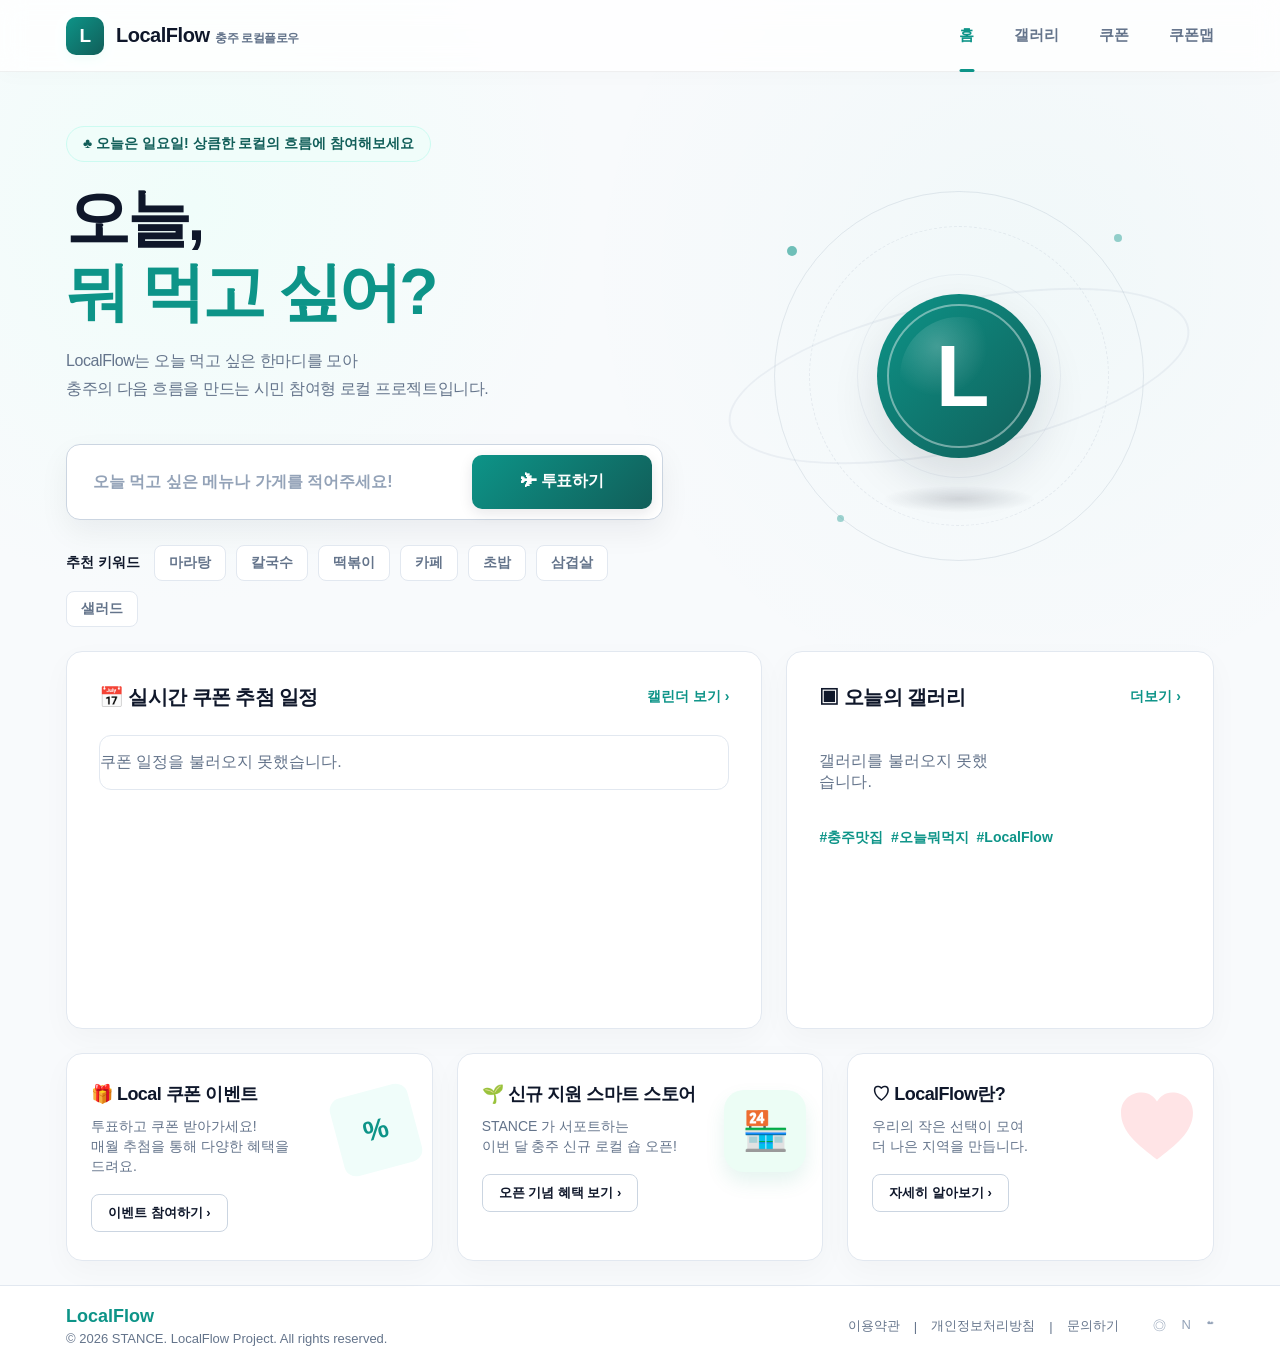
==== index.html @ 4921084c "Update index.html" ====
<!doctype html>
<html lang="ko">
<head>
  <meta charset="UTF-8" />
  <meta name="viewport" content="width=device-width, initial-scale=1.0" />
  
  <title>LocalFlow - 로컬플로우</title>
  <meta name="description" content="LocalFlow는 충주 시민들의 선택과 참여로 지역의 흐름을 만들고 다시 지역으로 순환시키는 시민 참여형 로컬 플랫폼입니다. 오늘 사람들의 선택이 내일 충주의 흐름이 됩니다." />
  <meta name="keywords" content="로컬플로우, LocalFlow, 충주, 로컬플랫폼, 지역순환, 충주여행, 지역경제, 로컬커뮤니티" />
  <meta name="author" content="STANCE" />
  
  <meta property="og:type" content="website" />
  <meta property="og:title" content="LocalFlow | 충주의 흐름을 순환시키는 로컬 플랫폼" />
  <meta property="og:description" content="사람들의 선택은 흐름이 되고, 흐름은 다시 지역으로 돌아옵니다. 충주 시민들과 함께 만드는 로컬 순환 프로젝트 LocalFlow." />
  <meta property="og:image" content="https://localflow.info/oi.png" />
  <meta property="og:url" content="https://localflow.info" />

  <link rel="icon" type="image/png" href="./assets/img/fav.png">
  
  <style>
    /* 기본 컬러스케임 뼈대 (스크립트에서 요일별로 변수를 동적 변경합니다) */
    :root {
      --bg: #ffffff;
      --nav: #ffffff;          
      --nav-text: #0f172a;     
      --text: #0f172a;         
      --muted: #64748b;
      --line: #e2e8f0;         
      --card: #ffffff;
      --shadow: 0 20px 40px rgba(15, 23, 42, 0.04);
      --soft-shadow: 0 10px 30px rgba(15, 23, 42, 0.03);
      --radius: 16px;

      /* [기본값: 월요일 블루 - 스크립트가 덮어씁니다] */
      --primary: #2563eb;      
      --primary-light: #eff6ff;
      --primary-dark: #1d4ed8;
      --badge-bg: #ecfdf5;
      --badge-border: #d1fae5;
      --badge-text: #047857;
    }

    * { box-sizing: border-box; }

    html {
      scroll-behavior: smooth;
      scroll-padding-top: 80px; 
    }

    body {
      margin: 0;
      min-height: 100vh;
      color: var(--text);
      font-family: Pretendard, -apple-system, BlinkMacSystemFont, "Segoe UI", sans-serif;
      background:
        radial-gradient(circle at 15% 15%, var(--primary-light), transparent 25%),
        radial-gradient(circle at 80% 20%, rgba(13, 184, 157, 0.03), transparent 30%),
        #f8fafc;
      transition: background 0.5s ease;
    }

    a { color: inherit; text-decoration: none; }
    button, input { font: inherit; }
    button { cursor: pointer; }

    .topbar {
      height: 72px;
      background: rgba(255, 255, 255, 0.8);
      backdrop-filter: blur(12px);
      -webkit-backdrop-filter: blur(12px);
      color: var(--nav-text);
      border-bottom: 1px solid rgba(0, 0, 0, 0.06);
      box-shadow: 0 4px 20px rgba(0, 0, 0, 0.02);
      position: sticky;
      top: 0;
      z-index: 20;
    }

    .nav-inner {
      width: min(1148px, calc(100% - 48px));
      height: 100%;
      margin: 0 auto;
      display: flex;
      align-items: center;
      justify-content: space-between;
    }

    .brand {
      display: flex;
      align-items: center;
      gap: 12px;
      font-weight: 800;
      letter-spacing: -0.03em;
    }

    .brand-icon {
      width: 38px;
      height: 38px;
      border-radius: 10px;
      display: grid;
      place-items: center;
      color: #fff;
      font-weight: 900;
      font-size: 19px;
      background: linear-gradient(135deg, var(--primary) 0%, var(--primary-dark) 100%);
      box-shadow: 0 4px 12px var(--primary-light);
      transition: background 0.5s ease;
    }

    .brand-name { font-size: 20px; line-height: 1; }
    .brand-sub { margin-left: 2px; color: var(--muted); font-size: 12px; font-weight: 600; }

    .nav { display: flex; align-items: center; gap: 40px; font-size: 15px; font-weight: 700; }
    .nav a { height: 72px; display: flex; align-items: center; color: var(--muted); position: relative; transition: color 0.2s; }
    .nav a:hover { color: var(--primary); }
    .nav a.active { color: var(--primary); font-weight: 800; }
    .nav a.active::after {
      content: ""; position: absolute; left: 50%; bottom: 0; width: 100%; height: 3px; border-radius: 99px; transform: translateX(-50%); background: var(--primary);
    }

    .page { width: min(1148px, calc(100% - 48px)); margin: 0 auto; }

    .hero {
      min-height: 506px; display: grid; grid-template-columns: 1.08fr 0.92fr; align-items: center; gap: 42px; padding-top: 54px; position: relative;
    }

    .badge {
      width: fit-content; display: inline-flex; align-items: center; gap: 8px; padding: 8px 16px; border-radius: 999px; color: var(--badge-text); font-size: 14px; font-weight: 700; background: var(--badge-bg); border: 1px solid var(--badge-border); transition: all 0.5s ease;
    }

    .hero-title { margin: 19px 0 18px; font-size: clamp(46px, 5vw, 64px); line-height: 1.16; letter-spacing: -0.05em; font-weight: 900; }
    .hero-title span { display: inline-block; color: var(--primary); transition: color 0.5s ease; }
    .hero-desc { margin: 0 0 41px; color: var(--muted); font-size: 16px; line-height: 1.72; letter-spacing: -0.025em; font-weight: 500; }

    .vote-box {
      width: 100%; max-width: 660px; height: 76px; padding: 10px 10px 10px 24px; display: flex; align-items: center; gap: 14px; border: 1px solid #cbd5e1; border-radius: 14px; background: #ffffff; box-shadow: 0 12px 30px rgba(15, 23, 42, 0.06); transition: border-color 0.2s;
    }
    .vote-box:focus-within { border-color: var(--primary); }
    .vote-box input { min-width: 0; flex: 1; height: 100%; border: 0; outline: 0; color: var(--text); background: transparent; font-size: 16px; font-weight: 600; }
    .vote-box input::placeholder { color: #94a3b8; }

    .vote-box button {
      width: 180px; height: 54px; border: 0; border-radius: 10px; color: #fff; font-size: 16px; font-weight: 700; letter-spacing: -0.02em; background: linear-gradient(135deg, var(--primary) 0%, var(--primary-dark) 100%); box-shadow: 0 4px 14px rgba(15, 23, 42, 0.1); transition: all 0.18s ease;
    }
    .vote-box button:hover { transform: translateY(-1px); filter: brightness(1.06); }

    .chips { margin-top: 25px; display: flex; align-items: center; gap: 10px; flex-wrap: wrap; }
    .chips strong { color: var(--text); font-size: 14px; font-weight: 700; margin-right: 4px; }
    .chip { border: 1px solid #e2e8f0; color: var(--muted); background: #ffffff; border-radius: 8px; padding: 8px 14px; font-size: 14px; font-weight: 600; transition: all 0.15s ease; }
    .chip:hover { background: var(--primary-light); color: var(--primary); border-color: transparent; }

    /* ==========================================================================
       HERO ART - LIGHTWEIGHT FLOW COIN
       - 기존 6면 CSS 3D 큐브 제거
       - DOM 수와 필터 효과를 줄여 태블릿/웹뷰 렌더링 안정화
       ========================================================================== */
    .hero-art {
      height: 480px;
      position: relative;
      display: grid;
      place-items: center;
      contain: layout paint style;
      isolation: isolate;
    }

    .flow-orbit {
      position: absolute;
      width: 370px;
      height: 370px;
      border-radius: 50%;
      border: 1px solid rgba(148, 163, 184, 0.22);
      pointer-events: none;
      z-index: 1;
    }

    .flow-orbit::before,
    .flow-orbit::after {
      content: "";
      position: absolute;
      inset: 34px;
      border-radius: 50%;
      border: 1px dashed rgba(148, 163, 184, 0.18);
    }

    .flow-orbit::after {
      inset: 82px;
      border-style: solid;
      opacity: 0.65;
    }

    .flow-coin-wrap {
      position: relative;
      z-index: 3;
      animation: coinFloat 5.5s ease-in-out infinite;
      will-change: transform;
    }

    .flow-coin {
      width: 164px;
      height: 164px;
      border-radius: 50%;
      position: relative;
      display: grid;
      place-items: center;
      background: linear-gradient(135deg, var(--primary) 0%, var(--primary-dark) 100%);
      box-shadow: 0 22px 48px rgba(15, 23, 42, 0.12);
      animation: coinSpin 12s linear infinite;
      will-change: transform;
      transform-style: preserve-3d;
    }

    .flow-coin::before {
      content: "";
      position: absolute;
      inset: 10px;
      border-radius: 50%;
      border: 2px solid rgba(255,255,255,0.42);
      pointer-events: none;
    }

    .flow-coin::after {
      content: "";
      position: absolute;
      inset: 23px;
      border-radius: 50%;
      background: radial-gradient(circle at 32% 25%, rgba(255,255,255,0.22), transparent 42%);
      pointer-events: none;
    }

    .flow-coin span {
      position: relative;
      z-index: 2;
      color: #fff;
      font-size: 88px;
      line-height: 1;
      font-weight: 900;
      letter-spacing: -0.08em;
      user-select: none;
      transform: translateZ(1px);
    }

    .flow-line {
      position: absolute;
      width: 470px;
      height: 150px;
      border: 2px solid rgba(148, 163, 184, 0.12);
      border-radius: 50%;
      transform: rotate(-12deg);
      z-index: 0;
      pointer-events: none;
    }

    .flow-dot {
      position: absolute;
      width: 10px;
      height: 10px;
      border-radius: 50%;
      background: var(--primary);
      opacity: 0.58;
      pointer-events: none;
      z-index: 2;
    }

    .flow-dot.d1 { left: 82px; top: 110px; }
    .flow-dot.d2 { right: 92px; top: 98px; width: 8px; height: 8px; opacity: 0.42; }
    .flow-dot.d3 { left: 132px; bottom: 94px; width: 7px; height: 7px; opacity: 0.38; }

    .flow-shadow {
      position: absolute;
      bottom: 104px;
      width: 150px;
      height: 26px;
      border-radius: 50%;
      background: radial-gradient(ellipse at center, rgba(15, 23, 42, 0.14) 0%, rgba(15, 23, 42, 0) 72%);
      animation: coinShadow 5.5s ease-in-out infinite;
      pointer-events: none;
      z-index: 1;
    }

    @keyframes coinSpin {
      0% { transform: rotateY(0deg); }
      100% { transform: rotateY(360deg); }
    }

    @keyframes coinFloat {
      0%, 100% { transform: translateY(0); }
      50% { transform: translateY(-13px); }
    }

    @keyframes coinShadow {
      0%, 100% { transform: scale(1); opacity: 0.85; }
      50% { transform: scale(0.88); opacity: 0.42; }
    }

    @media (prefers-reduced-motion: reduce) {
      .flow-coin,
      .flow-coin-wrap,
      .flow-shadow {
        animation: none !important;
      }
    }

    /* ==========================================================================
       CONTENT SECTIONS
       ========================================================================== */
    /* 메인 컨텐츠 그리드 구성 */
    .main-grid { display: grid; grid-template-columns: 1.58fr 0.97fr; gap: 24px; margin-top: 24px; }
    .card { background: var(--card); border: 1px solid #e2e8f0; border-radius: var(--radius); box-shadow: var(--soft-shadow); }
    .event-card, .gallery-card { min-height: 378px; padding: 32px; }
    .card-head { display: flex; align-items: center; justify-content: space-between; margin-bottom: 24px; }
    .card-title { margin: 0; font-size: 20px; letter-spacing: -0.03em; font-weight: 800; }
    .more { color: var(--primary); font-weight: 700; font-size: 14px; transition: color 0.5s ease; }

    /* 쿠폰 일정 UI 컴포넌트 */
    .event-schedule-list { border: 1px solid #e2e8f0; border-radius: 12px; overflow: hidden; background: #fff; }
    .schedule-row { height: 60px; display: grid; grid-template-columns: auto 1fr auto; align-items: center; gap: 16px; padding: 0 20px; border-bottom: 1px solid #e2e8f0; font-size: 15px; font-weight: 600; }
    .schedule-row:last-child { border-bottom: 0; }
    .schedule-date { background: var(--primary-light); color: var(--primary); font-size: 12px; font-weight: 800; padding: 4px 10px; border-radius: 6px; text-align: center; white-space: nowrap; transition: all 0.5s ease; }
    .schedule-name { color: var(--text); overflow: hidden; text-overflow: ellipsis; white-space: nowrap; }
    .schedule-status { font-size: 13px; font-weight: 700; color: #ef4444; display: flex; align-items: center; gap: 4px; }
    .schedule-status.waiting { color: var(--primary); }

    /* 갤러리 섹션 */
    .gallery-grid { display: grid; grid-template-columns: 1fr 1fr; gap: 12px; }
    .food-img { height: 121px; border-radius: 10px; overflow: hidden; background-size: cover; background-position: center; }
    .food-1 { background-image: url("https://images.unsplash.com/photo-1604908177522-402a2edbfb8b?auto=format&fit=crop&w=700&q=80"); }
    .food-2 { background-image: url("https://images.unsplash.com/photo-1551024709-8f23befc6f87?auto=format&fit=crop&w=700&q=80"); }
    .food-3 { background-image: url("https://images.unsplash.com/photo-1645112411341-6c4fd023714a?auto=format&fit=crop&w=700&q=80"); }
    .food-4 { background-image: url("https://images.unsplash.com/photo-1568901346375-23c9450c58cd?auto=format&fit=crop&w=700&q=80"); }
    .hash { margin: 20px 0 0; color: var(--primary); font-size: 14px; font-weight: 700; transition: color 0.5s ease; }

    /* 프로모션 배너 그리드 */
    .promo-grid { margin: 24px 0; display: grid; grid-template-columns: repeat(3, 1fr); gap: 24px; }
    .promo { min-height: 184px; padding: 28px 24px; position: relative; overflow: hidden; }
    .promo h3 { margin: 0 0 10px; font-size: 18px; font-weight: 800; letter-spacing: -0.03em; }
    .promo p { width: 68%; margin: 0 0 18px; color: var(--muted); font-size: 14px; line-height: 1.45; font-weight: 500; }
    .outline-btn { height: 38px; padding: 0 16px; border: 1px solid #cbd5e1; border-radius: 8px; color: var(--text); background: #ffffff; font-size: 13px; font-weight: 600; transition: all 0.2s; }
    .outline-btn:hover { border-color: var(--primary); color: var(--primary); background: var(--primary-light); }
    .promo-art { position: absolute; right: 16px; top: 36px; }

    .ticket { width: 80px; height: 80px; display: grid; place-items: center; color: var(--primary); font-size: 28px; font-weight: 900; transform: rotate(-15deg); border-radius: 12px; background: var(--primary-light); transition: all 0.5s ease; }
    .new-store-badge { width: 82px; height: 82px; display: grid; place-items: center; font-size: 38px; border-radius: 20px; color: #059669; background: #ecfdf5; box-shadow: 0 10px 20px rgba(5, 150, 105, 0.1); }
    .heart { width: 80px; height: 80px; display: grid; place-items: center; color: #e11d48; font-size: 48px; background: #ffe4e6; clip-path: path("M40 70 C22 56 4 43 4 23 C4 11 13 3 25 3 C32 3 37 7 40 12 C43 7 48 3 55 3 C67 3 76 11 76 23 C76 43 58 56 40 70 Z"); }

    /* 공통 모달 기본 레이아웃 오버레이 */
    .modal-overlay { position: fixed; top: 0; left: 0; width: 100%; height: 100%; background: rgba(15, 23, 42, 0.6); backdrop-filter: blur(6px); -webkit-backdrop-filter: blur(6px); z-index: 100; display: flex; align-items: center; justify-content: center; opacity: 0; pointer-events: none; transition: opacity 0.25s ease; }
    .modal-overlay.show { opacity: 1; pointer-events: all; }
    
    /* 이용약관 & 개인정보 처리방침 & 브랜드 소개 모달 박스 공통 구조 */
    .terms-modal, .privacy-modal, .about-modal { width: min(500px, calc(100% - 32px)); max-height: 85vh; background: #ffffff; border-radius: 20px; box-shadow: 0 25px 60px rgba(15, 23, 42, 0.15); padding: 32px 24px; transform: translateY(20px); transition: transform 0.25s ease; position: relative; border: 1px solid #e2e8f0; display: flex; flex-direction: column; }
    .modal-overlay.show .terms-modal, .modal-overlay.show .privacy-modal, .modal-overlay.show .about-modal { transform: translateY(0); }
    
    .modal-close-btn { position: absolute; top: 20px; right: 20px; background: transparent; border: 0; font-size: 24px; color: var(--muted); font-weight: 300; cursor: pointer; }
    .modal-close-btn:hover { color: var(--text); }
    
    .modal-head-title { text-align: center; margin-bottom: 20px; flex-shrink: 0; }
    .modal-head-title h3 { margin: 0 0 6px; font-size: 20px; font-weight: 800; color: var(--text); }
    .modal-head-title p { margin: 0; font-size: 14px; font-weight: 500; color: var(--muted); }
    
    .modal-scroll-body { overflow-y: auto; padding-right: 6px; margin-bottom: 24px; font-size: 14px; line-height: 1.6; color: #334155; text-align: left; }
    .modal-scroll-body::-webkit-scrollbar { width: 4px; }
    .modal-scroll-body::-webkit-scrollbar-thumb { background: #cbd5e1; border-radius: 99px; }
    
    /* 모달 내부 타이포그래피 요소 */
    .modal-scroll-body h4 { font-size: 15px; font-weight: 700; color: var(--text); margin: 18px 0 6px; }
    .modal-scroll-body h4:first-child { margin-top: 0; }
    .modal-scroll-body p { margin: 0 0 10px; font-weight: 500; color: #475569; }
    .modal-scroll-body code { background: var(--primary-light); color: var(--primary); padding: 2px 6px; border-radius: 4px; font-family: inherit; font-weight: 600; }
    .modal-scroll-body .theme-text { color: var(--primary); font-weight: 600; }
    .privacy-date { font-size: 12px; color: var(--muted); margin-top: 20px; text-align: right; font-weight: 500; }

    /* 모달 하단 메인 확인 버튼 */
    .modal-confirm-btn { height: 50px; width: 100%; border: 0; border-radius: 10px; color: #fff; font-size: 15px; font-weight: 700; background: linear-gradient(135deg, var(--primary) 0%, var(--primary-dark) 100%); box-shadow: 0 4px 14px var(--primary-light); transition: all 0.15s ease; flex-shrink: 0; cursor: pointer; }
    .modal-confirm-btn:hover { filter: brightness(1.04); }

    .footer { border-top: 1px solid #e2e8f0; background: #ffffff; }
    .footer-inner { width: min(1148px, calc(100% - 48px)); margin: 0 auto; min-height: 80px; display: flex; align-items: center; justify-content: space-between; gap: 24px; }
    .footer-brand { color: var(--primary); font-size: 18px; font-weight: 800; margin-bottom: 4px; transition: color 0.5s ease; }
    .copyright { color: var(--muted); font-size: 13px; font-weight: 500; }
    .footer-links { display: flex; align-items: center; gap: 14px; color: var(--muted); font-size: 13px; font-weight: 500; }
    .footer-icons { display: flex; gap: 16px; margin-left: 20px; color: #94a3b8; }

    .toast { position: fixed; left: 50%; bottom: 30px; z-index: 50; transform: translateX(-50%) translateY(30px); opacity: 0; pointer-events: none; padding: 14px 24px; border-radius: 999px; color: #fff; background: #0f172a; box-shadow: 0 10px 25px rgba(15, 23, 42, 0.15); font-weight: 700; font-size: 15px; transition: 0.25s ease; }
    .toast.show { opacity: 1; transform: translateX(-50%) translateY(0); }

    @media (max-width: 980px) {
      .nav { gap: 20px; }
      .hero { grid-template-columns: 1fr; min-height: auto; padding-bottom: 20px; }
      .hero-art { height: 410px; }
      .main-grid, .promo-grid { grid-template-columns: 1fr; }
      .promo p { width: 70%; }
    }

    @media (max-width: 680px) {
      .topbar { height: auto; }
      .nav-inner { width: min(100% - 28px, 1148px); min-height: 72px; flex-direction: column; align-items: flex-start; justify-content: center; gap: 16px; padding: 16px 0; }
      .nav { width: 100%; overflow-x: auto; gap: 24px; padding-bottom: 4px; }
      .nav a { height: 34px; flex: 0 0 auto; }
      .nav a.active::after { bottom: -4px; }
      .page, .footer-inner { width: min(100% - 28px, 1148px); }
      .hero { padding-top: 36px; }
      .hero-title { font-size: 44px; }
      .vote-box { height: auto; flex-direction: column; align-items: stretch; padding: 17px; }
      .vote-box input { height: 46px; }
      .vote-box button { width: 100%; }
      .event-card, .gallery-card { padding: 22px 18px; }
      .schedule-row { padding: 0 12px; gap: 10px; font-size: 14px; }
      .gallery-grid { grid-template-columns: 1fr; }
      .food-img { height: 170px; }
      .promo p { width: 100%; }
      .promo-art { opacity: 0.2; }
      .footer-inner { flex-direction: column; align-items: flex-start; padding: 20px 0; }
      .footer-links { flex-wrap: wrap; }
      /* 모바일에서는 레이아웃 확보를 위해 3D 아트를 숨깁니다 */
      .hero-art { display: none; } 
    }

    .outline-btn { height: 38px; padding: 0 16px; border: 1px solid #cbd5e1; border-radius: 8px; color: var(--text); background: #ffffff; font-size: 13px; font-weight: 700; transition: all 0.2s; }
    .outline-btn:hover { border-color: var(--primary); color: var(--primary); background: var(--primary-light); }

    .promo { position: relative; overflow: hidden; }
    .promo p { width: 68%; }
    .promo-art { position: absolute; right: 16px; top: 36px; }
    .ticket { width: 80px; height: 80px; display: grid; place-items: center; color: var(--primary); font-size: 28px; font-weight: 900; transform: rotate(-15deg); border-radius: 12px; background: var(--primary-light); transition: all 0.5s ease; }
    .new-store-badge { width: 82px; height: 82px; display: grid; place-items: center; font-size: 38px; border-radius: 20px; color: #059669; background: #ecfdf5; box-shadow: 0 10px 20px rgba(5, 150, 105, 0.1); }
    .heart { width: 80px; height: 80px; display: grid; place-items: center; color: #e11d48; font-size: 48px; background: #ffe4e6; clip-path: path("M40 70 C22 56 4 43 4 23 C4 11 13 3 25 3 C32 3 37 7 40 12 C43 7 48 3 55 3 C67 3 76 11 76 23 C76 43 58 56 40 70 Z"); }

    .footer-links { display: flex; align-items: center; gap: 14px; color: var(--muted); font-size: 13px; font-weight: 500; }
    .footer-icons { display: flex; gap: 16px; margin-left: 20px; color: #94a3b8; }

    .modal-overlay { position: fixed; inset: 0; background: rgba(15, 23, 42, 0.6); backdrop-filter: blur(6px); -webkit-backdrop-filter: blur(6px); z-index: 100; display: flex; align-items: center; justify-content: center; opacity: 0; pointer-events: none; transition: opacity 0.25s ease; }
    .modal-overlay.show { opacity: 1; pointer-events: all; }
    .terms-modal, .privacy-modal, .about-modal {
      width: min(500px, calc(100% - 32px)); max-height: 85vh; background: #ffffff; border-radius: 20px;
      box-shadow: 0 25px 60px rgba(15, 23, 42, 0.15); padding: 32px 24px; transform: translateY(20px);
      transition: transform 0.25s ease; position: relative; border: 1px solid #e2e8f0; display: flex; flex-direction: column;
    }
    .modal-overlay.show .terms-modal, .modal-overlay.show .privacy-modal, .modal-overlay.show .about-modal { transform: translateY(0); }
    .modal-close-btn { position: absolute; top: 20px; right: 20px; background: transparent; border: 0; font-size: 24px; color: var(--muted); font-weight: 300; cursor: pointer; }
    .modal-close-btn:hover { color: var(--text); }
    .modal-head-title { text-align: center; margin-bottom: 20px; flex-shrink: 0; }
    .modal-head-title h3 { margin: 0 0 6px; font-size: 20px; font-weight: 800; color: var(--text); }
    .modal-head-title p { margin: 0; font-size: 14px; font-weight: 500; color: var(--muted); }
    .modal-scroll-body { overflow-y: auto; padding-right: 6px; margin-bottom: 24px; font-size: 14px; line-height: 1.6; color: #334155; text-align: left; }
    .modal-scroll-body::-webkit-scrollbar { width: 4px; }
    .modal-scroll-body::-webkit-scrollbar-thumb { background: #cbd5e1; border-radius: 99px; }
    .modal-scroll-body h4 { font-size: 15px; font-weight: 700; color: var(--text); margin: 18px 0 6px; }
    .modal-scroll-body h4:first-child { margin-top: 0; }
    .modal-scroll-body p { margin: 0 0 10px; font-weight: 500; color: #475569; }
    .modal-scroll-body code { background: var(--primary-light); color: var(--primary); padding: 2px 6px; border-radius: 4px; font-family: inherit; font-weight: 600; }
    .modal-scroll-body .theme-text { color: var(--primary); font-weight: 600; }
    .privacy-date { font-size: 12px; color: var(--muted); margin-top: 20px; text-align: right; font-weight: 500; }
    .modal-confirm-btn { height: 50px; width: 100%; border: 0; border-radius: 10px; color: #fff; font-size: 15px; font-weight: 700; background: linear-gradient(135deg, var(--primary) 0%, var(--primary-dark) 100%); box-shadow: 0 4px 14px var(--primary-light); transition: all 0.15s ease; flex-shrink: 0; cursor: pointer; }
    .modal-confirm-btn:hover { filter: brightness(1.04); }

    .flow-coin { transform: translateZ(0); backface-visibility: hidden; -webkit-backface-visibility: hidden; will-change: transform; }
    .hero-art { transform: translateZ(0); backface-visibility: hidden; -webkit-backface-visibility: hidden; }

    @media(max-width: 900px) {
      .promo p { width: 70%; }
    }
    @media(max-width:680px) {
      .promo p { width: 100%; }
      .promo-art { opacity: 0.2; }
      .footer-links { flex-wrap: wrap; }
    }

  </style>
</head>

<body>
  <header class="topbar">
    <div class="nav-inner">
      <a href="#home" class="brand" aria-label="LocalFlow 홈">
        <span class="brand-icon">L</span>
        <span>
          <span class="brand-name">LocalFlow</span>
          <span class="brand-sub">충주 로컬플로우</span>
        </span>
      </a>

      <nav class="nav" aria-label="주요 메뉴">
        <a class="active" href="./index.html">홈</a>
        <a href="./gallery.html">갤러리</a>
        <a href="./coupon.html">쿠폰</a>
        <a href="./map.html">쿠폰맵</a>
      </nav>
    </div>
  </header>

  <main class="page">
    <section class="hero" id="home">
      <div class="hero-copy">
        <div class="badge" id="dayBadge">♙ 로컬의 선택이 지역의 흐름이 됩니다</div>

        <h1 class="hero-title">
          오늘,<br />
          <span>뭐 먹고 싶어?</span>
        </h1>

        <p class="hero-desc">
          LocalFlow는 오늘 먹고 싶은 한마디를 모아<br />
          충주의 다음 흐름을 만드는 시민 참여형 로컬 프로젝트입니다.
        </p>

        <form class="vote-box" id="voteForm">
          <input
            id="voteInput"
            type="text"
            placeholder="오늘 먹고 싶은 메뉴나 가게를 적어주세요!"
            autocomplete="off"
            required
          />
          <button type="submit">✈ 투표하기</button>
        </form>

        <div class="chips" aria-label="추천 키워드">
          <strong>추천 키워드</strong>
          <button class="chip" type="button">마라탕</button>
          <button class="chip" type="button">칼국수</button>
          <button class="chip" type="button">떡볶이</button>
          <button class="chip" type="button">카페</button>
          <button class="chip" type="button">초밥</button>
          <button class="chip" type="button">삼겹살</button>
          <button class="chip" type="button">샐러드</button>
        </div>
      </div>

      <div class="hero-art" aria-hidden="true">
        <div class="flow-line"></div>
        <div class="flow-orbit"></div>
        <span class="flow-dot d1"></span>
        <span class="flow-dot d2"></span>
        <span class="flow-dot d3"></span>

        <div class="flow-coin-wrap">
          <div class="flow-coin">
            <span>L</span>
          </div>
        </div>

        <div class="flow-shadow"></div>
      </div>
    </section>

    <section class="main-grid">
      <article class="card event-card" id="schedule">
        <div class="card-head">
          <h2 class="card-title">📅 실시간 쿠폰 추첨 일정</h2>
          <a href="./coupon.html" class="more">캘린더 보기 ›</a>
        </div>
        <div class="event-schedule-list" id="scheduleList"></div>
      </article>

      <article class="card gallery-card" id="gallery">
        <div class="card-head">
          <h2 class="card-title">▣ 오늘의 갤러리</h2>
          <a href="./gallery.html" class="more">더보기 ›</a>
        </div>

        <div class="gallery-grid" id="homeGallery">
          <div class="food-img food-1" role="img" aria-label="매콤한 전골 음식"></div>
          <div class="food-img food-2" role="img" aria-label="디저트와 커피"></div>
          <div class="food-img food-3" role="img" aria-label="크림 파스타"></div>
          <div class="food-img food-4" role="img" aria-label="수제버거와 감자튀김"></div>
        </div>

        <p class="hash">#충주맛집&nbsp; #오늘뭐먹지&nbsp; #LocalFlow</p>
      </article>
    </section>

    <section class="promo-grid" id="event">
      <article class="card promo">
        <h3>🎁 Local 쿠폰 이벤트</h3>
        <p>투표하고 쿠폰 받아가세요!<br />매월 추첨을 통해 다양한 혜택을 드려요.</p>
        <a href="./coupon.html"><button class="outline-btn" type="button">이벤트 참여하기 ›</button></a>
        <div class="promo-art ticket">%</div>
      </article>

      <article class="card promo">
        <h3>🌱 신규 지원 스마트 스토어</h3>
        <p>STANCE 가 서포트하는<br />이번 달 충주 신규 로컬 숍 오픈!</p>
        <button class="outline-btn" type="button" onclick="showToast('스토어 준비 중입니다. 곧 공개됩니다!')">오픈 기념 혜택 보기 ›</button>
        <div class="promo-art new-store-badge">🏪</div>
      </article>

      <article class="card promo">
        <h3>♡ LocalFlow란?</h3>
        <p>우리의 작은 선택이 모여<br />더 나은 지역을 만듭니다.</p>
        <button class="outline-btn" type="button" onclick="openAboutModal()">자세히 알아보기 ›</button>
        <div class="promo-art heart"></div>
      </article>
    </section>
  </main>

  <footer class="footer" id="footer">
    <div class="footer-inner">
      <div>
        <div class="footer-brand">LocalFlow</div>
        <div class="copyright">© 2026 STANCE. LocalFlow Project. All rights reserved.</div>
      </div>

      <div class="footer-links">
        <a href="javascript:void(0);" onclick="openTermsModal()">이용약관</a>
        <span>|</span>
        <a href="javascript:void(0);" onclick="openPrivacyModal()">개인정보처리방침</a>
        <span>|</span>
        <a href="https://llsshh.com/cs.html" target="_blank" rel="noopener noreferrer">문의하기</a>
        <span class="footer-icons"><span>◎</span><span>N</span><span>☁</span></span>
      </div>
    </div>
  </footer>

  <div class="modal-overlay" id="termsModalOverlay" onclick="closeTermsModal()">
    <div class="terms-modal" onclick="event.stopPropagation()">
      <button class="modal-close-btn" onclick="closeTermsModal()">×</button>

      <div class="modal-head-title">
        <h3>이용약관</h3>
        <p>LocalFlow 서비스 이용 안내</p>
      </div>

      <div class="modal-scroll-body">
        <h4>1. 서비스 소개</h4>
        <p>LocalFlow는 충주 시민들의 참여를 기반으로 운영되는 로컬 정보 및 이벤트 플랫폼입니다. 사용자는 맛집 추천, 투표, 갤러리 열람, 쿠폰 이벤트 참여 등 다양한 기능을 이용할 수 있습니다.</p>

        <h4>2. 서비스 이용 목적</h4>
        <p>본 서비스는 지역 상권 활성화와 시민 참여형 로컬 커뮤니티 형성을 목적으로 운영됩니다. 이용자는 건전한 방식으로 서비스를 이용해야 하며, 허위 정보 등록이나 서비스 운영을 방해하는 행위를 해서는 안 됩니다.</p>

        <h4>3. 투표 및 참여 데이터 안내</h4>
        <p>사용자가 입력한 메뉴, 가게명, 키워드 등은 LocalFlow의 로컬 트렌드 확인 및 서비스 개선 목적으로 활용될 수 있습니다. 단, 개인을 식별할 수 있는 정보는 별도 동의 없이 공개하지 않습니다.</p>

        <h4>4. 이벤트 및 쿠폰 정책</h4>
        <p>쿠폰 및 이벤트는 운영 정책에 따라 사전 고지 없이 변경 또는 종료될 수 있습니다. 추첨 이벤트는 내부 기준에 따라 공정하게 선정되며, 중복 참여 또는 비정상적인 이용이 확인될 경우 응모가 제한될 수 있습니다.</p>

        <h4>5. 이용 제한</h4>
        <p>다음과 같은 행위가 확인될 경우 서비스 이용이 제한될 수 있습니다.</p>
        <p>• 타인의 개인정보 도용<br>
        • 허위 정보 또는 부적절한 내용 입력<br>
        • 비정상적인 반복 응모 및 자동화 이용<br>
        • 서비스 운영 방해 행위<br>
        • 법령 및 공공질서에 위반되는 행위</p>

        <h4>6. 책임의 제한</h4>
        <p>LocalFlow는 천재지변, 시스템 장애, 외부 서비스 문제 등 불가항력적인 사유로 발생한 서비스 중단에 대해 책임을 지지 않습니다.</p>

        <h4>7. 약관 변경</h4>
        <p>본 약관은 서비스 운영상 필요한 경우 변경될 수 있으며, 중요한 변경 사항은 서비스 내 공지사항 또는 모달을 통해 사전 안내됩니다.</p>

        <h4>8. 문의</h4>
        <p>서비스 관련 문의는 아래 이메일을 통해 접수하실 수 있습니다.<br>
        <strong>문의 이메일:</strong> <span class="theme-text">llsshh1431@naver.com</span></p>

        <div class="privacy-date">공고 및 시행일자: 2026년 5월 27일</div>
      </div>

      <button class="modal-confirm-btn" onclick="closeTermsModal()">확인했습니다</button>
    </div>
  </div>

  <div class="modal-overlay" id="privacyModalOverlay" onclick="closePrivacyModal()">
    <div class="privacy-modal" onclick="event.stopPropagation()">
      <button class="modal-close-btn" onclick="closePrivacyModal()">×</button>
      
      <div class="modal-head-title">
        <h3>개인정보 처리방침</h3>
        <p>LocalFlow 서비스 이용을 위한 안내</p>
      </div>

      <div class="privacy-body modal-scroll-body">
        <h4>1. 수집하는 개인정보 항목 및 방법</h4>
        <p><strong>수집 항목:</strong> 네이버 이메일 주소 (<code>@naver.com</code>)<br>
        <strong>수집 방법:</strong> 이벤트 응모 시 이용자의 직접 입력 및 제출</p>

        <h4>2. 개인정보의 수집 및 이용 목적</h4>
        <p><strong>이벤트 운영:</strong> LocalFlow 로컬 쿠폰 이벤트 추첨 진행 및 결과 안내 발송<br>
        <strong>리워드 제공:</strong> 당첨자에 한한 모바일 쿠폰 또는 혜택 발송</p>

        <h4>3. 개인정보의 보유 및 이용 기간</h4>
        <p>이용자의 개인정보는 원칙적으로 <strong>개인정보 수집 및 이용 목적이 달성되면 지체 없이 파기</strong>합니다.<br>
        <strong>보유 기간:</strong> 결과 발송 후 오발송 처리 및 민원 응대를 위해 최대 <strong>30일</strong>간 보관 후 영구 삭제합니다.</p>

        <h4>4. 제3자 제공 및 위탁</h4>
        <p>LocalFlow는 이용자의 사전 동의 없이는 원칙적으로 외부(제3자)에 개인정보를 제공하거나 처리를 위탁하지 않습니다.</p>

        <h4>5. 이용자의 권리 및 문의처</h4>
        <p>이용자는 언제든지 본인의 개인정보 처리에 대한 동의 철회 및 삭제를 요구할 수 있습니다. 관련 문의는 하단 이메일로 연락하시면 지체 없이 조치하겠습니다.<br>
        <strong>문의 이메일:</strong> <span class="theme-text">llsshh1431@naver.com</span></p>
        
        <div class="privacy-date">공고 및 시행일자: 2026년 5월 27일</div>
      </div>
      
      <button class="modal-confirm-btn" onclick="closePrivacyModal()">확인했습니다</button>
    </div>
  </div>

  <div class="modal-overlay" id="aboutModalOverlay" onclick="closeAboutModal()">
    <div class="about-modal" onclick="event.stopPropagation()">
      <button class="modal-close-btn" onclick="closeAboutModal()">×</button>
      
      <div class="modal-head-title">
        <h3>♡ LocalFlow란?</h3>
        <p>시민의 선택이 지역의 흐름이 되는 곳</p>
      </div>
      
      <div class="modal-scroll-body">
      
        <h4>작은 선택은 흐름이 되어 다시 돌아옵니다.</h4>
        <p>
          누군가의 "오늘 뭐 먹지?"라는 고민 하나,
          하나의 투표와 방문, 하나의 기록은 금방 사라지지 않습니다.
          LocalFlow는 <strong>충주 시민들의 실제 선택과 참여</strong>를 바탕으로
          지역 안에서 새로운 흐름과 순환을 만들어가는 시민 참여형 로컬 프로젝트입니다.
        </p>
      
        <h4>지역 안에서 흐르는 데이터</h4>
        <p>
          우리가 남긴 선택은 단순한 클릭으로 끝나지 않습니다.
          어느 가게가 사랑받고 있는지,
          지금 사람들이 어디로 움직이고 있는지,
          충주에서 어떤 흐름이 만들어지고 있는지가 기록됩니다.
        </p>
      
        <h4>소비가 끝나지 않는 구조</h4>
        <p>
          LocalFlow는 단순 광고 플랫폼이 아니라,
          지역 안에서 관심과 소비, 참여가 다시 지역으로 돌아오는 구조를 지향합니다.
        </p>
      
        <p>
          시민들의 자발적인 투표와 기록,
          그리고 투명한 쿠폰 이벤트를 통해
          지역 상권과 사람들을 가장 직관적이고 가벼운 방식으로 연결합니다.
        </p>
      
        <p>
          지금 이 순간에도 당신이 남긴 작은 선택 하나가
          충주의 다음 흐름을 만들고 있습니다.
          함께 흐르고, 함께 순환해보세요. ✨
        </p>
      
      </div>
      
      <button class="modal-confirm-btn" onclick="closeAboutModal()">OK</button>
    </div>
  </div>

  <div class="toast" id="toast">투표가 반영되었습니다.</div>

  <script>
    const API_BASE = "https://localflow.ddns.net/lf";


    const THEMES = [
      { primary: "#0d9488", primaryLight: "#f0fdfa", primaryDark: "#115e59", badgeBg: "#f0fdfa", badgeBorder: "#ccfbf1", badgeText: "#115e59" },
      { primary: "#2563eb", primaryLight: "#eff6ff", primaryDark: "#1d4ed8", badgeBg: "#eff6ff", badgeBorder: "#bfdbfe", badgeText: "#1d4ed8" },
      { primary: "#059669", primaryLight: "#ecfdf5", primaryDark: "#047857", badgeBg: "#ecfdf5", badgeBorder: "#d1fae5", badgeText: "#047857" },
      { primary: "#7c3aed", primaryLight: "#f5f3ff", primaryDark: "#6d28d9", badgeBg: "#f5f3ff", badgeBorder: "#ede9fe", badgeText: "#6d28d9" },
      { primary: "#ea580c", primaryLight: "#fff7ed", primaryDark: "#c2410c", badgeBg: "#fff7ed", badgeBorder: "#ffedd5", badgeText: "#c2410c" },
      { primary: "#e11d48", primaryLight: "#fff1f2", primaryDark: "#be123c", badgeBg: "#fff1f2", badgeBorder: "#ffe4e6", badgeText: "#be123c" },
      { primary: "#4f46e5", primaryLight: "#eef2ff", primaryDark: "#3730a3", badgeBg: "#eef2ff", badgeBorder: "#e0e7ff", badgeText: "#3730a3" }
    ];

    function applyDailyTheme() {
      const currentDay = new Date().getDay();
      const theme = THEMES[currentDay];
      const root = document.documentElement;

      root.style.setProperty("--primary", theme.primary);
      root.style.setProperty("--primary-light", theme.primaryLight);
      root.style.setProperty("--primary-dark", theme.primaryDark);
      root.style.setProperty("--badge-bg", theme.badgeBg);
      root.style.setProperty("--badge-border", theme.badgeBorder);
      root.style.setProperty("--badge-text", theme.badgeText);
    }

    applyDailyTheme();


    function apiUrl(path) {
      if (/^https?:\/\//i.test(path)) return path;
      return `${API_BASE}${path.startsWith("/") ? path : "/" + path}`;
    }

    async function localApiGet(path) {
      const res = await fetch(apiUrl(path), { method: "GET", mode: "cors" });
      return await res.json();
    }

    async function localApiSend(path, method, body) {
      const res = await fetch(apiUrl(path), {
        method,
        mode: "cors",
        headers: { "Content-Type": "application/json" },
        body: JSON.stringify(body)
      });
      return await res.json();
    }

    const dayNames = ["일","월","화","수","목","금","토"];
    const dayBadge = document.getElementById("dayBadge");
    if (dayBadge) {
      dayBadge.innerHTML = `♣ 오늘은 ${dayNames[new Date().getDay()]}요일! 상큼한 로컬의 흐름에 참여해보세요`;
    }

    document.querySelectorAll(".chip").forEach(chip => chip.addEventListener("click", () => {
      document.getElementById("voteInput").value = chip.textContent.trim();
      document.getElementById("voteInput").focus();
    }));

    document.getElementById("voteForm").addEventListener("submit", async (e) => {
      e.preventDefault();
      const input = document.getElementById("voteInput");
      const text = input.value.trim();
      if (!text) return;

      try {
        const data = await localApiSend("/api/votes", "POST", { text, source: "home" });
        if (data.ok) {
          showToast(`🎉 "${text}" 의견이 로컬플로우에 기록되었습니다.`);
          input.value = "";
        } else {
          showToast("❌ 저장 실패");
        }
      } catch (err) {
        showToast("❌ 서버 연결 실패");
      }
    });

    async function renderHomeData() {
      try {
        const coupons = (await localApiGet("/api/coupons")).items || [];
        const gallery = (await localApiGet("/api/gallery")).items || [];

        const activeCoupons = coupons.filter(c => c.active !== false).slice(0, 4);
        const scheduleListEl = document.getElementById("scheduleList");
        const homeGalleryEl = document.getElementById("homeGallery");
        if (!scheduleListEl || !homeGalleryEl) return;

        scheduleListEl.innerHTML = activeCoupons.length ? activeCoupons.map(c => `
          <div class="schedule-row">
            <span class="schedule-date">${escapeHtml((c.expire || "").slice(5))}</span>
            <span class="schedule-name">${escapeHtml(c.store)} - ${escapeHtml(c.title)}</span>
            <span class="schedule-status waiting">● 대기중</span>
          </div>
        `).join("") : `<p style="color:var(--muted)">등록된 쿠폰 일정이 없습니다. 관리자에서 쿠폰을 생성하세요.</p>`;

        homeGalleryEl.innerHTML = gallery.slice(0, 4).map(g => `
          <div class="gallery-thumb food-img" title="${escapeHtml(g.title)}" style="background-image:url('${escapeHtml(g.url)}')"></div>
        `).join("") || `<p style="color:var(--muted)">등록된 갤러리가 없습니다.</p>`;
      } catch (err) {
        const scheduleListEl = document.getElementById("scheduleList");
        const homeGalleryEl = document.getElementById("homeGallery");
        if (scheduleListEl) scheduleListEl.innerHTML = `<p style="color:var(--muted)">쿠폰 일정을 불러오지 못했습니다.</p>`;
        if (homeGalleryEl) homeGalleryEl.innerHTML = `<p style="color:var(--muted)">갤러리를 불러오지 못했습니다.</p>`;
      }
    }

    function showToast(message) {
      const toast = document.getElementById("toast");
      toast.textContent = message;
      toast.classList.add("show");
      clearTimeout(showToast.timer);
      showToast.timer = setTimeout(() => toast.classList.remove("show"), 2500);
    }

    function escapeHtml(text) {
      return String(text ?? "").replace(/[&<>"']/g, char => ({
        "&": "&amp;", "<": "&lt;", ">": "&gt;", '"': "&quot;", "'": "&#039;"
      }[char]));
    }

    function unlockBodyIfNoModalOpen() {
      const termsOpen = document.getElementById("termsModalOverlay").classList.contains("show");
      const privacyOpen = document.getElementById("privacyModalOverlay").classList.contains("show");
      const aboutOpen = document.getElementById("aboutModalOverlay").classList.contains("show");
      if (!termsOpen && !privacyOpen && !aboutOpen) document.body.style.overflow = "auto";
    }


    function restartHeroCoin() {
      const heroArt = document.querySelector(".hero-art");
      const coin = document.querySelector(".flow-coin");
    
      if (!heroArt || !coin) return;
    
      heroArt.style.display = "none";
    
      requestAnimationFrame(() => {
        heroArt.offsetHeight;
        heroArt.style.display = "";
        coin.style.animation = "none";
    
        requestAnimationFrame(() => {
          coin.offsetHeight;
          coin.style.animation = "";
        });
      });
    }
    
    window.addEventListener("pageshow", restartHeroCoin);
    
    document.addEventListener("visibilitychange", () => {
      if (!document.hidden) {
        restartHeroCoin();
      }
    });
    
    window.addEventListener("focus", restartHeroCoin);


    

    window.openTermsModal = function() {
      document.getElementById("termsModalOverlay").classList.add("show");
      document.body.style.overflow = "hidden";
    };
    window.closeTermsModal = function() {
      document.getElementById("termsModalOverlay").classList.remove("show");
      unlockBodyIfNoModalOpen();
    };
    window.openPrivacyModal = function() {
      document.getElementById("privacyModalOverlay").classList.add("show");
      document.body.style.overflow = "hidden";
    };
    window.closePrivacyModal = function() {
      document.getElementById("privacyModalOverlay").classList.remove("show");
      unlockBodyIfNoModalOpen();
    };
    window.openAboutModal = function() {
      document.getElementById("aboutModalOverlay").classList.add("show");
      document.body.style.overflow = "hidden";
    };
    window.closeAboutModal = function() {
      document.getElementById("aboutModalOverlay").classList.remove("show");
      unlockBodyIfNoModalOpen();
    };

    document.addEventListener("keydown", (e) => {
      if (e.key === "Escape") {
        closeTermsModal();
        closePrivacyModal();
        closeAboutModal();
      }
    });

    renderHomeData();
  </script>
</body>
</html>
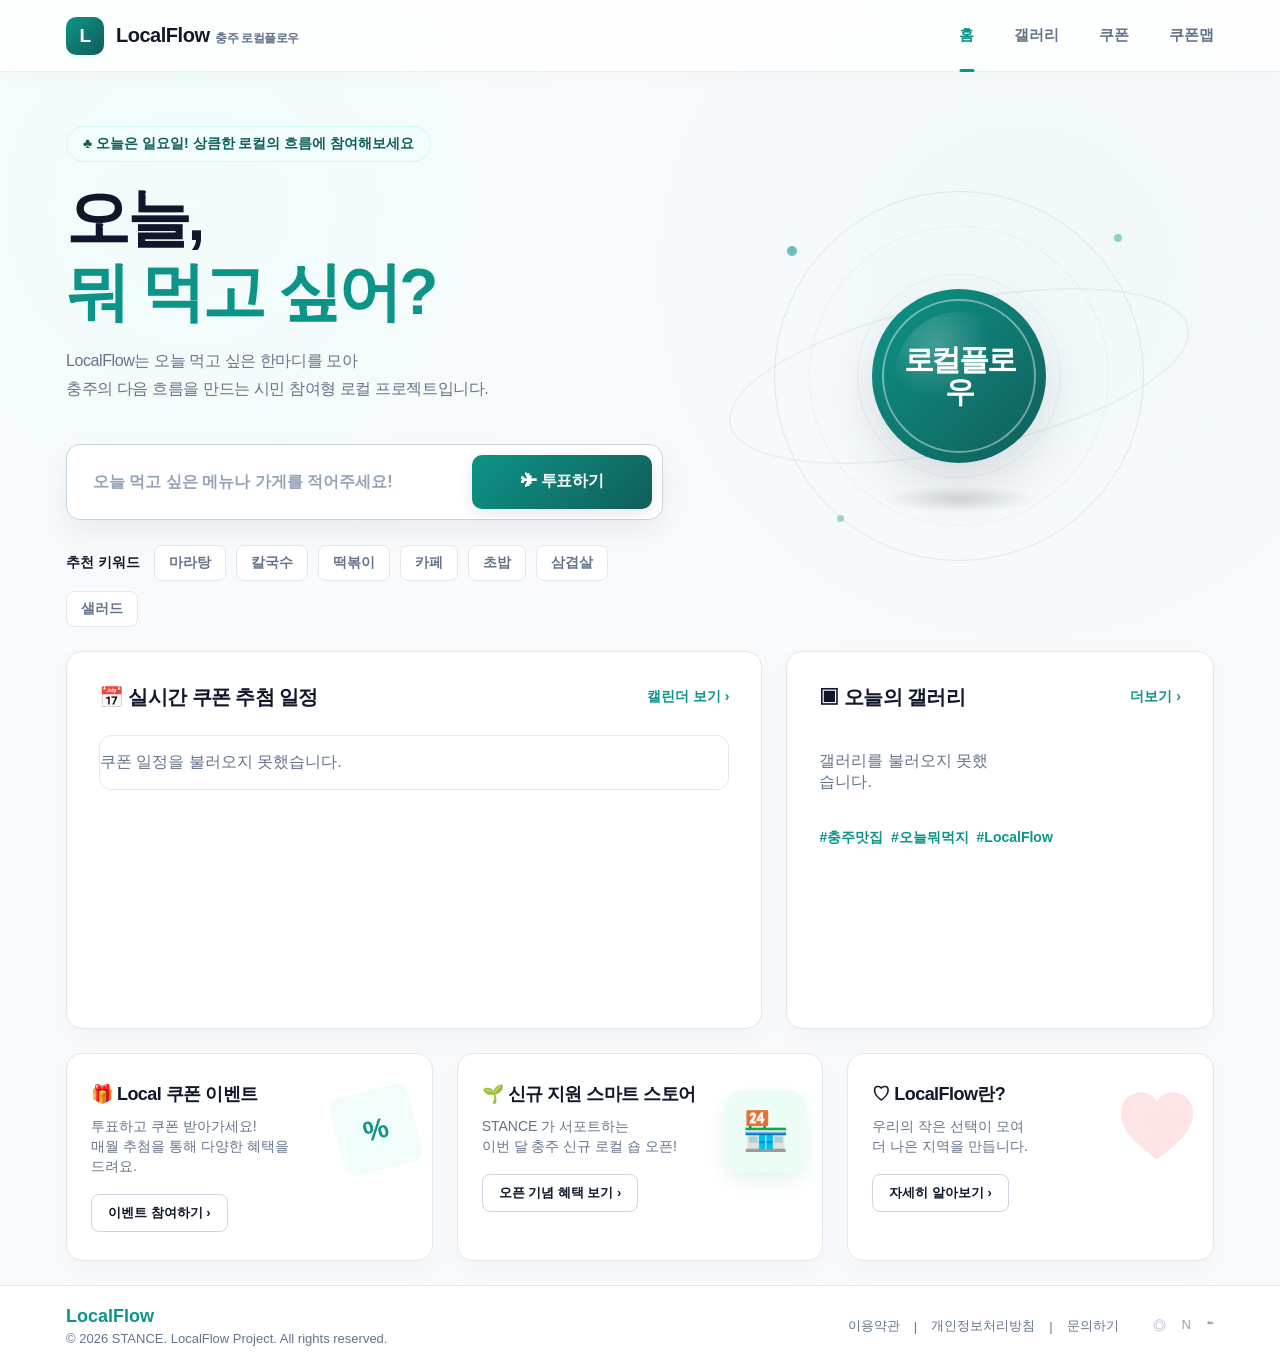
==== commit 82326eb7: "Update index.html" ====
--- a/index.html
+++ b/index.html
@@ -151,8 +151,9 @@
     .chip:hover { background: var(--primary-light); color: var(--primary); border-color: transparent; }
 
     /* ==========================================================================
-       HERO ART - LIGHTWEIGHT FLOW COIN
+       HERO ART - LIGHTWEIGHT DOUBLE-SIDED FLOW COIN
        - 기존 6면 CSS 3D 큐브 제거
+       - 앞면: 로컬플로우 / 뒷면: 이벤트
        - DOM 수와 필터 효과를 줄여 태블릿/웹뷰 렌더링 안정화
        ========================================================================== */
     .hero-art {
@@ -162,6 +163,9 @@
       place-items: center;
       contain: layout paint style;
       isolation: isolate;
+      transform: translateZ(0);
+      backface-visibility: hidden;
+      -webkit-backface-visibility: hidden;
     }
 
     .flow-orbit {
@@ -187,57 +191,6 @@
       inset: 82px;
       border-style: solid;
       opacity: 0.65;
-    }
-
-    .flow-coin-wrap {
-      position: relative;
-      z-index: 3;
-      animation: coinFloat 5.5s ease-in-out infinite;
-      will-change: transform;
-    }
-
-    .flow-coin {
-      width: 164px;
-      height: 164px;
-      border-radius: 50%;
-      position: relative;
-      display: grid;
-      place-items: center;
-      background: linear-gradient(135deg, var(--primary) 0%, var(--primary-dark) 100%);
-      box-shadow: 0 22px 48px rgba(15, 23, 42, 0.12);
-      animation: coinSpin 12s linear infinite;
-      will-change: transform;
-      transform-style: preserve-3d;
-    }
-
-    .flow-coin::before {
-      content: "";
-      position: absolute;
-      inset: 10px;
-      border-radius: 50%;
-      border: 2px solid rgba(255,255,255,0.42);
-      pointer-events: none;
-    }
-
-    .flow-coin::after {
-      content: "";
-      position: absolute;
-      inset: 23px;
-      border-radius: 50%;
-      background: radial-gradient(circle at 32% 25%, rgba(255,255,255,0.22), transparent 42%);
-      pointer-events: none;
-    }
-
-    .flow-coin span {
-      position: relative;
-      z-index: 2;
-      color: #fff;
-      font-size: 88px;
-      line-height: 1;
-      font-weight: 900;
-      letter-spacing: -0.08em;
-      user-select: none;
-      transform: translateZ(1px);
     }
 
     .flow-line {
@@ -265,6 +218,76 @@
     .flow-dot.d1 { left: 82px; top: 110px; }
     .flow-dot.d2 { right: 92px; top: 98px; width: 8px; height: 8px; opacity: 0.42; }
     .flow-dot.d3 { left: 132px; bottom: 94px; width: 7px; height: 7px; opacity: 0.38; }
+
+    .flow-coin-wrap {
+      position: relative;
+      z-index: 3;
+      animation: coinFloat 5.5s ease-in-out infinite;
+      will-change: transform;
+      transform: translateZ(0);
+      backface-visibility: hidden;
+      -webkit-backface-visibility: hidden;
+    }
+
+    .flow-coin {
+      width: 174px;
+      height: 174px;
+      border-radius: 50%;
+      position: relative;
+      transform-style: preserve-3d;
+      animation: coinFlipSpin 8.5s linear infinite;
+      will-change: transform;
+      transform: translateZ(0);
+      backface-visibility: hidden;
+      -webkit-backface-visibility: hidden;
+    }
+
+    .coin-face {
+      position: absolute;
+      inset: 0;
+      border-radius: 50%;
+      display: grid;
+      place-items: center;
+      padding: 22px;
+      text-align: center;
+      color: #fff;
+      font-weight: 900;
+      letter-spacing: -0.08em;
+      line-height: 1.08;
+      background: linear-gradient(135deg, var(--primary) 0%, var(--primary-dark) 100%);
+      box-shadow: 0 22px 48px rgba(15, 23, 42, 0.12);
+      backface-visibility: hidden;
+      -webkit-backface-visibility: hidden;
+      overflow: hidden;
+    }
+
+    .coin-face::before {
+      content: "";
+      position: absolute;
+      inset: 10px;
+      border-radius: 50%;
+      border: 2px solid rgba(255,255,255,0.42);
+      pointer-events: none;
+    }
+
+    .coin-face::after {
+      content: "";
+      position: absolute;
+      inset: 23px;
+      border-radius: 50%;
+      background: radial-gradient(circle at 32% 25%, rgba(255,255,255,0.22), transparent 42%);
+      pointer-events: none;
+    }
+
+    .coin-front {
+      font-size: 30px;
+    }
+
+    .coin-back {
+      font-size: 38px;
+      transform: rotateY(180deg);
+      background: linear-gradient(135deg, var(--primary-dark) 0%, var(--primary) 100%);
+    }
 
     .flow-shadow {
       position: absolute;
@@ -278,14 +301,14 @@
       z-index: 1;
     }
 
-    @keyframes coinSpin {
+    @keyframes coinFlipSpin {
       0% { transform: rotateY(0deg); }
       100% { transform: rotateY(360deg); }
     }
 
     @keyframes coinFloat {
-      0%, 100% { transform: translateY(0); }
-      50% { transform: translateY(-13px); }
+      0%, 100% { transform: translateY(0) translateZ(0); }
+      50% { transform: translateY(-13px) translateZ(0); }
     }
 
     @keyframes coinShadow {
@@ -454,9 +477,6 @@
     .modal-confirm-btn { height: 50px; width: 100%; border: 0; border-radius: 10px; color: #fff; font-size: 15px; font-weight: 700; background: linear-gradient(135deg, var(--primary) 0%, var(--primary-dark) 100%); box-shadow: 0 4px 14px var(--primary-light); transition: all 0.15s ease; flex-shrink: 0; cursor: pointer; }
     .modal-confirm-btn:hover { filter: brightness(1.04); }
 
-    .flow-coin { transform: translateZ(0); backface-visibility: hidden; -webkit-backface-visibility: hidden; will-change: transform; }
-    .hero-art { transform: translateZ(0); backface-visibility: hidden; -webkit-backface-visibility: hidden; }
-
     @media(max-width: 900px) {
       .promo p { width: 70%; }
     }
@@ -536,7 +556,8 @@
 
         <div class="flow-coin-wrap">
           <div class="flow-coin">
-            <span>L</span>
+            <div class="coin-face coin-front">로컬플로우</div>
+            <div class="coin-face coin-back">이벤트</div>
           </div>
         </div>
 
@@ -881,20 +902,29 @@
 
     function restartHeroCoin() {
       const heroArt = document.querySelector(".hero-art");
+      const coinWrap = document.querySelector(".flow-coin-wrap");
       const coin = document.querySelector(".flow-coin");
-    
+      const shadow = document.querySelector(".flow-shadow");
+
       if (!heroArt || !coin) return;
-    
+
+      const previousDisplay = heroArt.style.display;
       heroArt.style.display = "none";
-    
+      void heroArt.offsetHeight;
+
       requestAnimationFrame(() => {
-        heroArt.offsetHeight;
-        heroArt.style.display = "";
-        coin.style.animation = "none";
-    
+        heroArt.style.display = previousDisplay;
+
+        [coinWrap, coin, shadow].forEach(el => {
+          if (el) el.style.animation = "none";
+        });
+
+        void coin.offsetHeight;
+
         requestAnimationFrame(() => {
-          coin.offsetHeight;
-          coin.style.animation = "";
+          [coinWrap, coin, shadow].forEach(el => {
+            if (el) el.style.animation = "";
+          });
         });
       });
     }
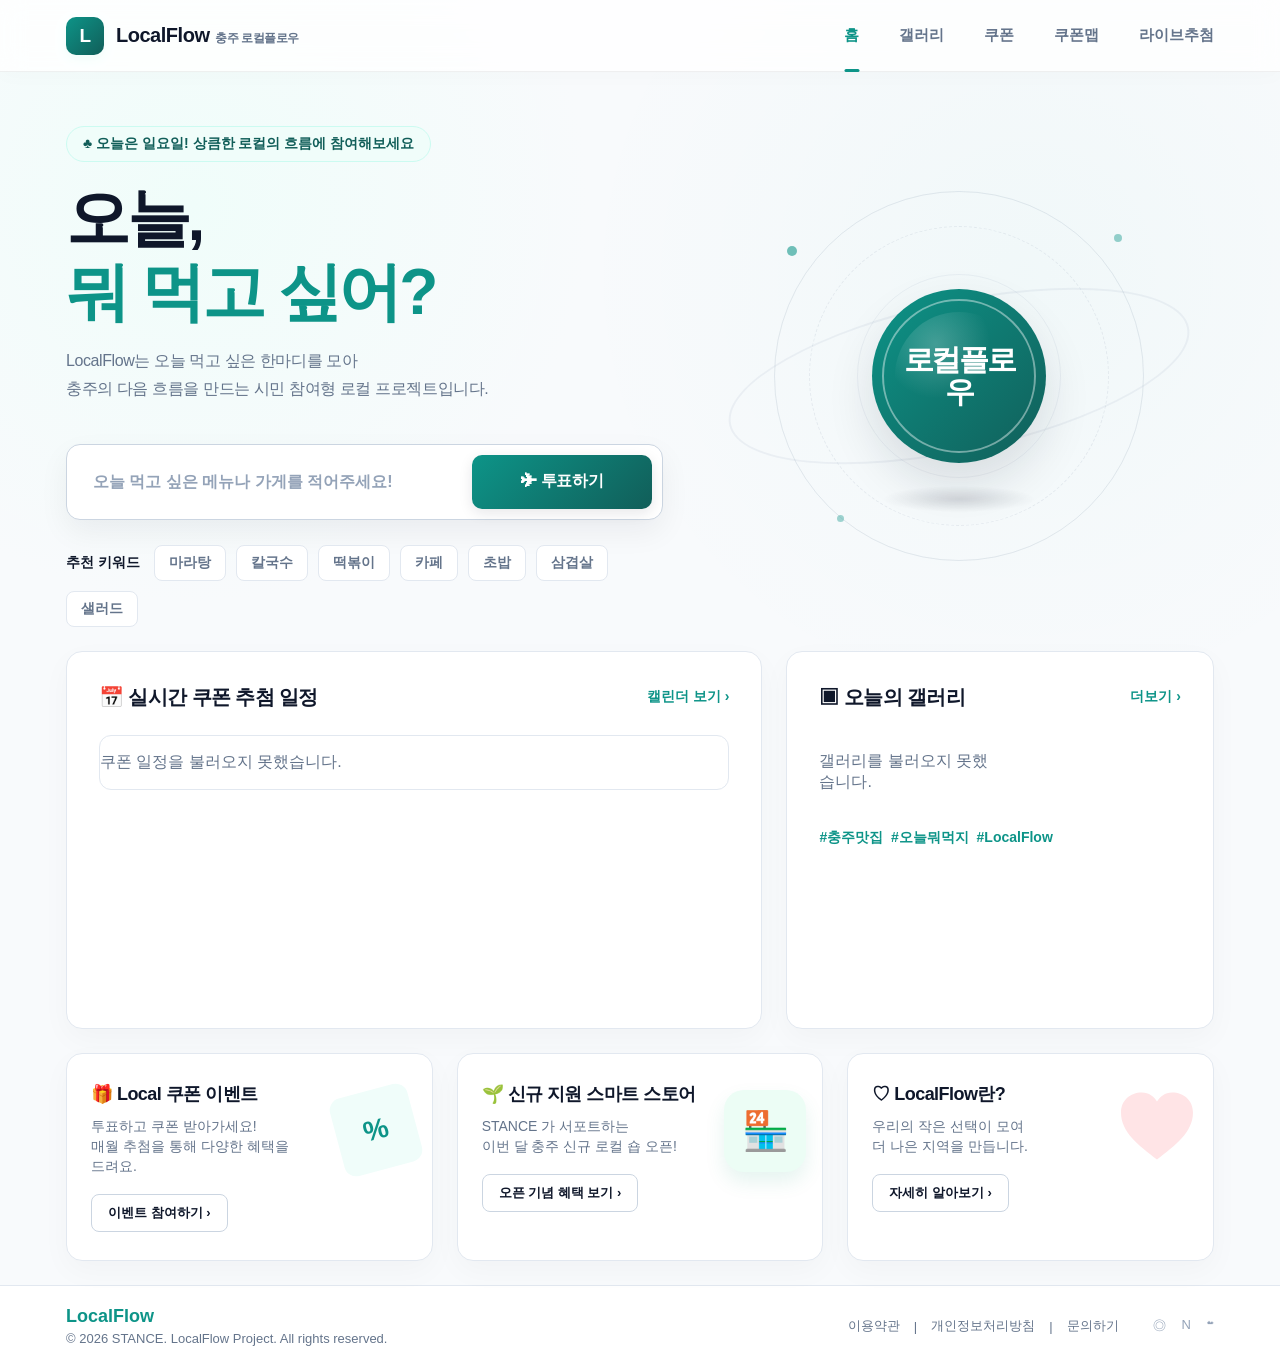
==== commit e0d5e761: "Update index.html" ====
--- a/index.html
+++ b/index.html
@@ -505,6 +505,7 @@
         <a href="./gallery.html">갤러리</a>
         <a href="./coupon.html">쿠폰</a>
         <a href="./map.html">쿠폰맵</a>
+        <a href="./draw.html">라이브추첨</a>
       </nav>
     </div>
   </header>
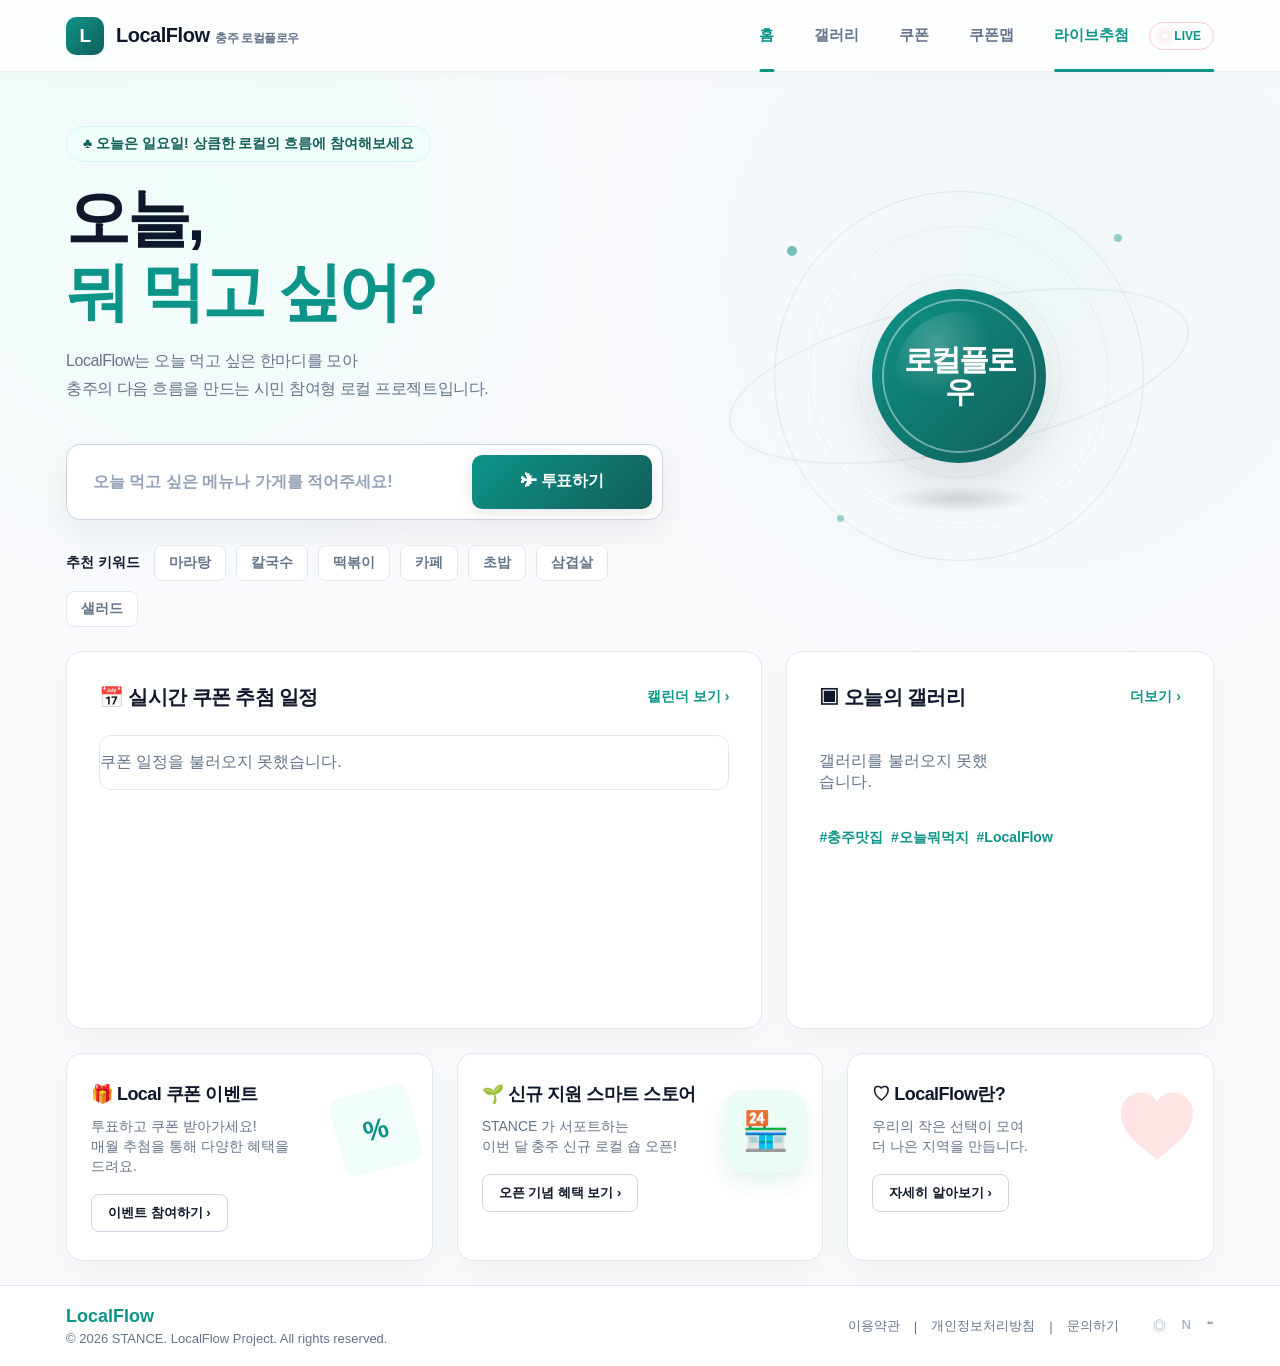
==== commit c5c35f80: "Update index.html" ====
--- a/index.html
+++ b/index.html
@@ -477,6 +477,29 @@
     .modal-confirm-btn { height: 50px; width: 100%; border: 0; border-radius: 10px; color: #fff; font-size: 15px; font-weight: 700; background: linear-gradient(135deg, var(--primary) 0%, var(--primary-dark) 100%); box-shadow: 0 4px 14px var(--primary-light); transition: all 0.15s ease; flex-shrink: 0; cursor: pointer; }
     .modal-confirm-btn:hover { filter: brightness(1.04); }
 
+    .live-pill {
+      display: inline-flex;
+      align-items: center;
+      gap: 6px;
+      padding: 6px 12px;
+      border: 1px solid #fecaca;
+      border-radius: 999px;
+      background: var(--danger-light);
+      color: var(--danger);
+      font-size: 12px;
+      font-weight: 800;
+      margin-left: 20px;
+    }
+    
+    .live-dot {
+      width: 6px;
+      height: 6px;
+      border-radius: 50%;
+      background: var(--danger);
+      box-shadow: 0 0 8px rgba(239, 68, 68, 0.6);
+      animation: livePulse 1.4s infinite;
+    }
+
     @media(max-width: 900px) {
       .promo p { width: 70%; }
     }
@@ -505,7 +528,7 @@
         <a href="./gallery.html">갤러리</a>
         <a href="./coupon.html">쿠폰</a>
         <a href="./map.html">쿠폰맵</a>
-        <a href="./draw.html">라이브추첨</a>
+        <a class="active" href="./draw.html">라이브추첨<div class="live-pill"><span class="live-dot"></span>LIVE</div></a>
       </nav>
     </div>
   </header>
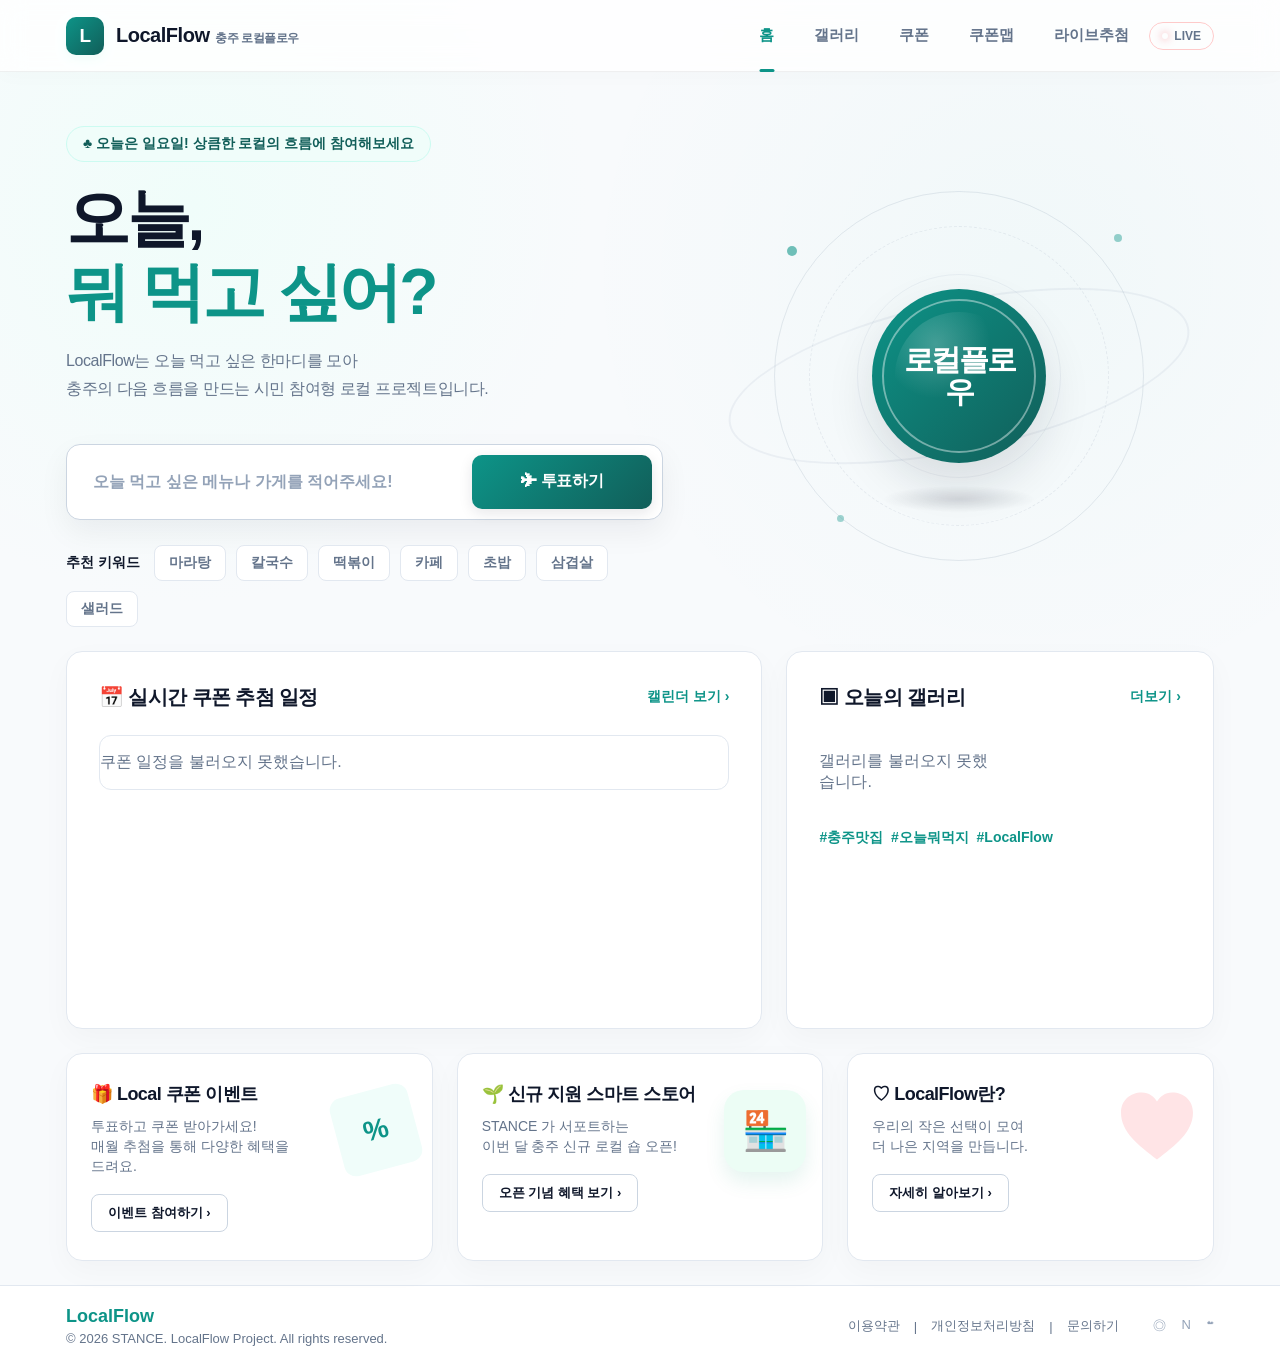
==== commit 5fac8641: "Update index.html" ====
--- a/index.html
+++ b/index.html
@@ -500,6 +500,12 @@
       animation: livePulse 1.4s infinite;
     }
 
+    @keyframes livePulse {
+      0% { box-shadow: 0 0 0 0 rgba(239, 68, 68, 0.4); }
+      80% { box-shadow: 0 0 0 6px rgba(239, 68, 68, 0); }
+      100% { box-shadow: 0 0 0 0 rgba(239, 68, 68, 0); }
+    }
+
     @media(max-width: 900px) {
       .promo p { width: 70%; }
     }
@@ -528,7 +534,7 @@
         <a href="./gallery.html">갤러리</a>
         <a href="./coupon.html">쿠폰</a>
         <a href="./map.html">쿠폰맵</a>
-        <a class="active" href="./draw.html">라이브추첨<div class="live-pill"><span class="live-dot"></span>LIVE</div></a>
+        <a href="./draw.html">라이브추첨<div class="live-pill"><span class="live-dot"></span>LIVE</div></a>
       </nav>
     </div>
   </header>
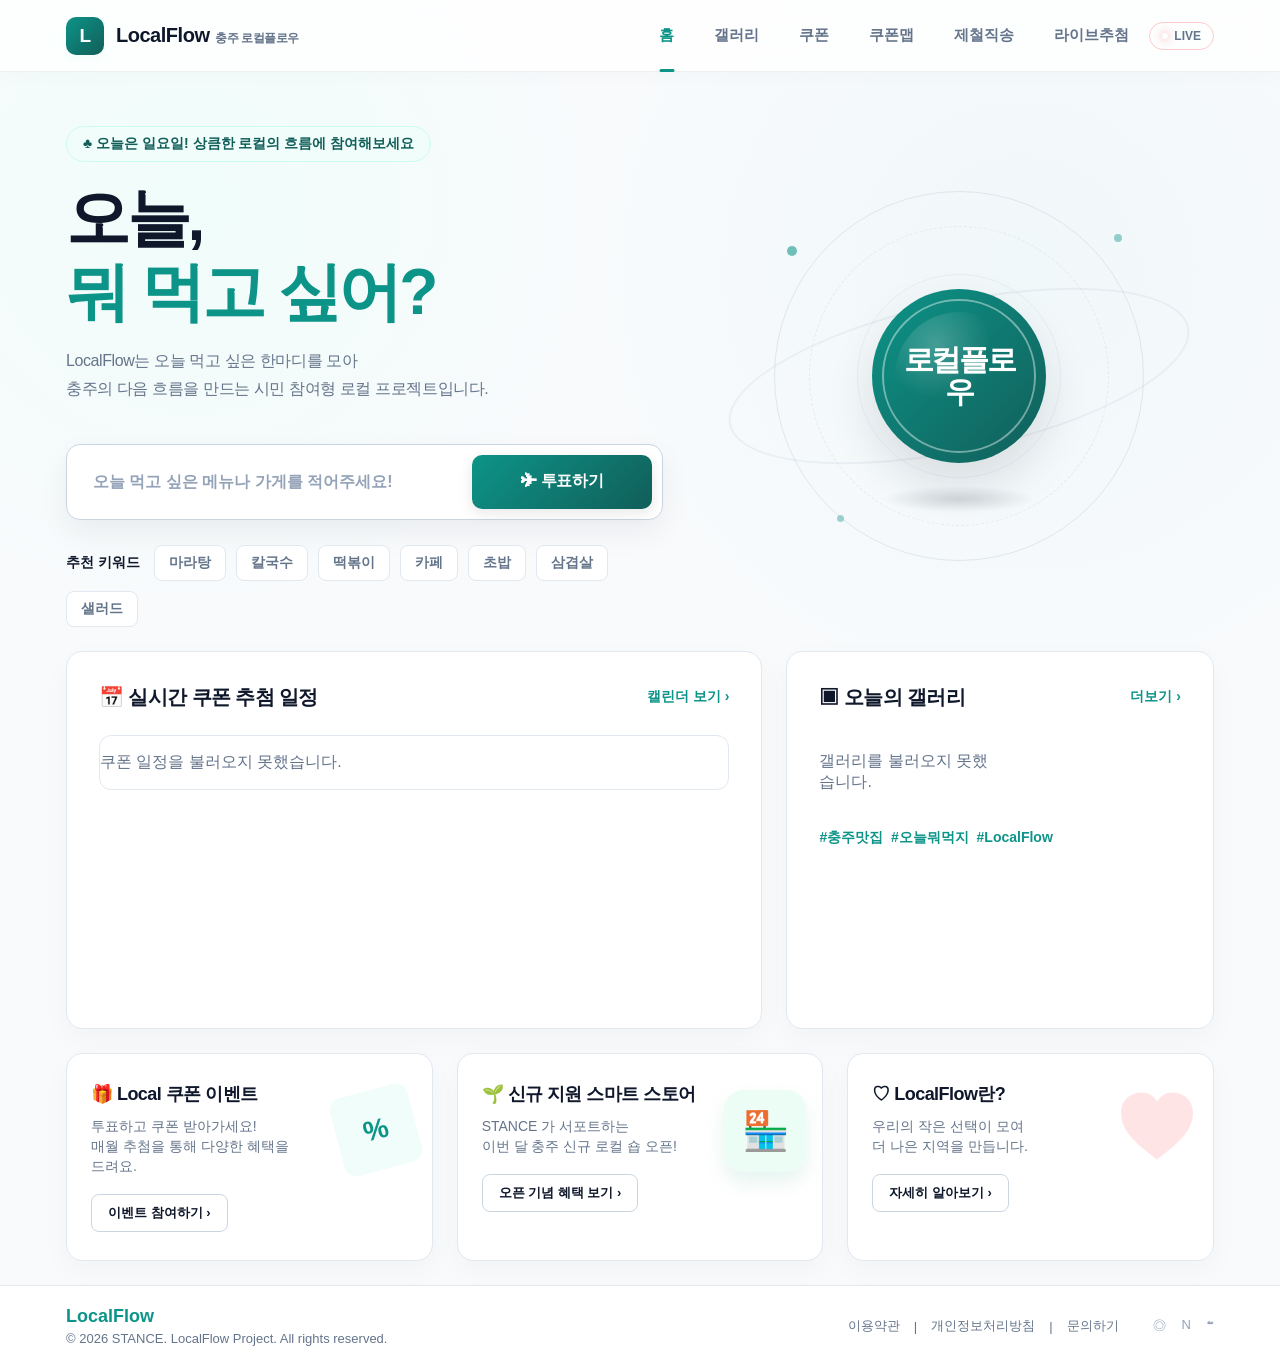
==== commit d524cdf7: "Add seasonal delivery navigation link" ====
--- a/index.html
+++ b/index.html
@@ -534,6 +534,7 @@
         <a href="./gallery.html">갤러리</a>
         <a href="./coupon.html">쿠폰</a>
         <a href="./map.html">쿠폰맵</a>
+        <a href="./season.html">제철직송</a>
         <a href="./draw.html">라이브추첨<div class="live-pill"><span class="live-dot"></span>LIVE</div></a>
       </nav>
     </div>
